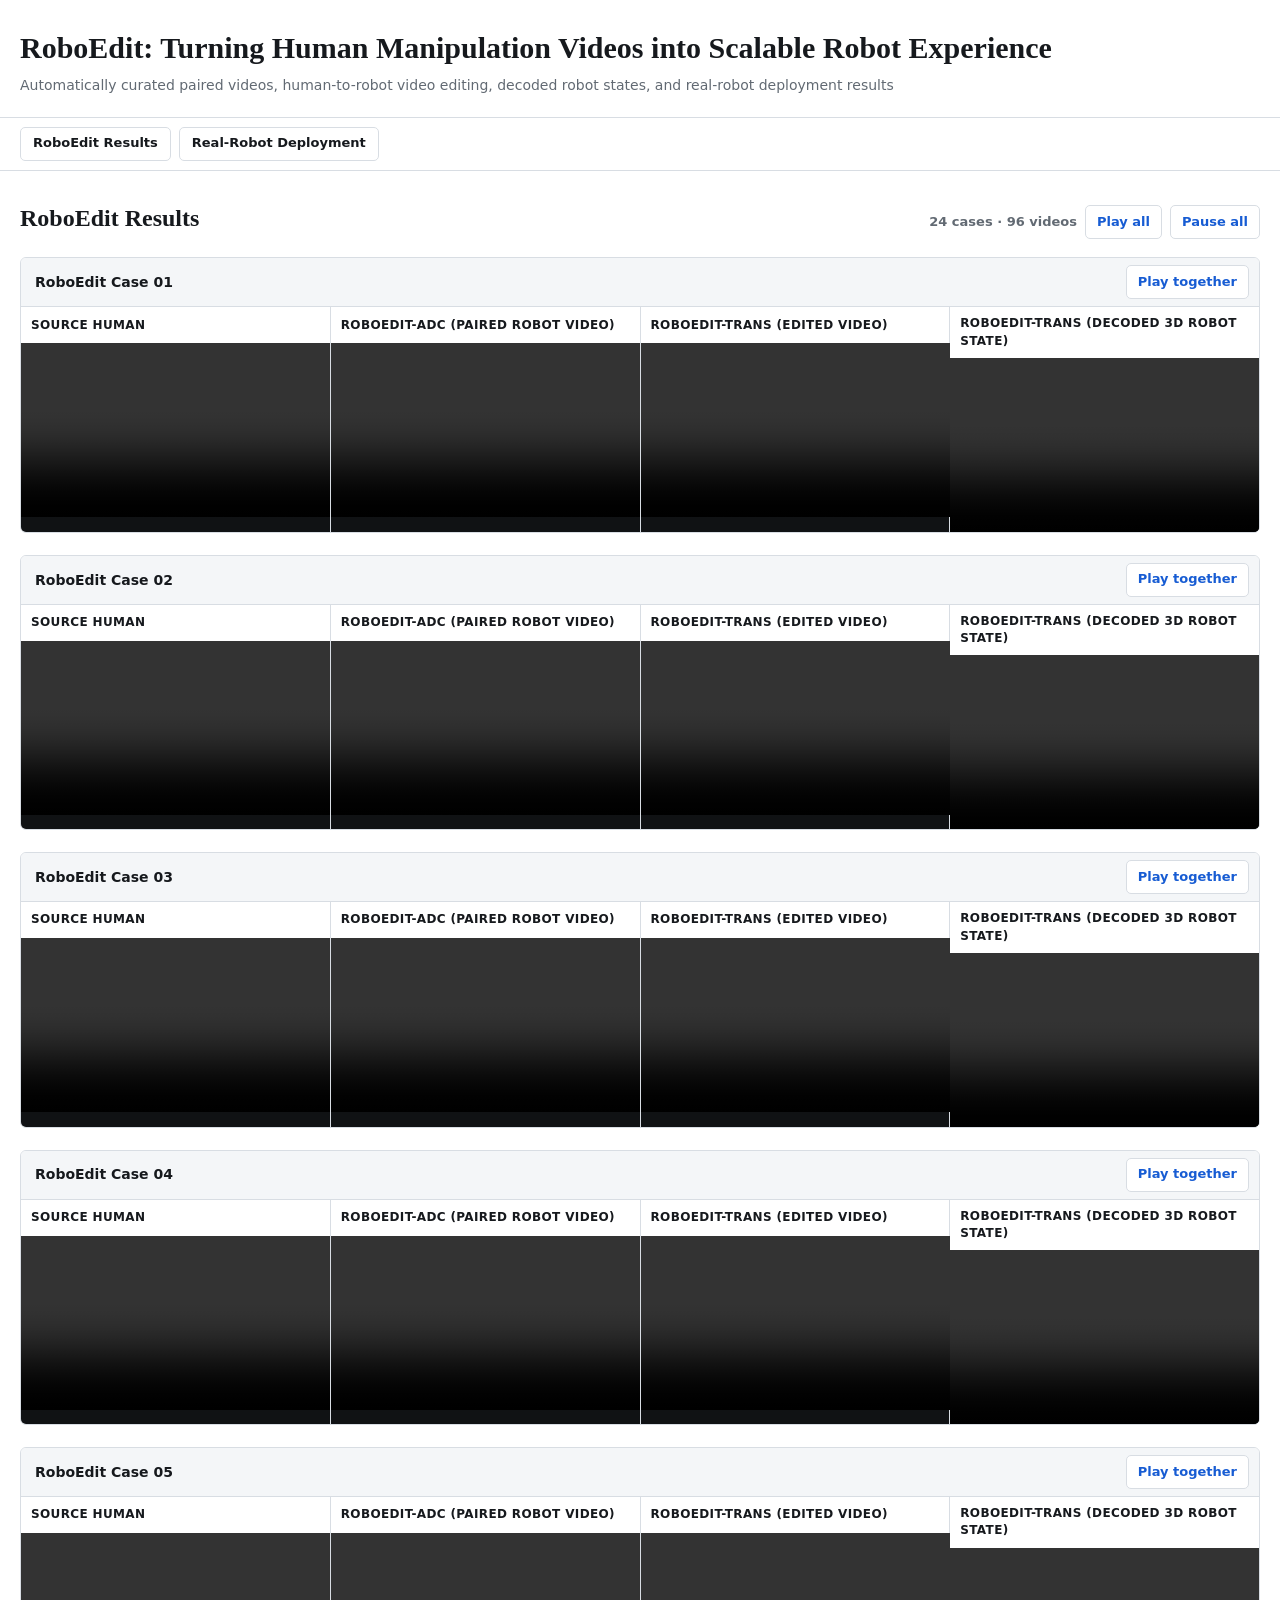
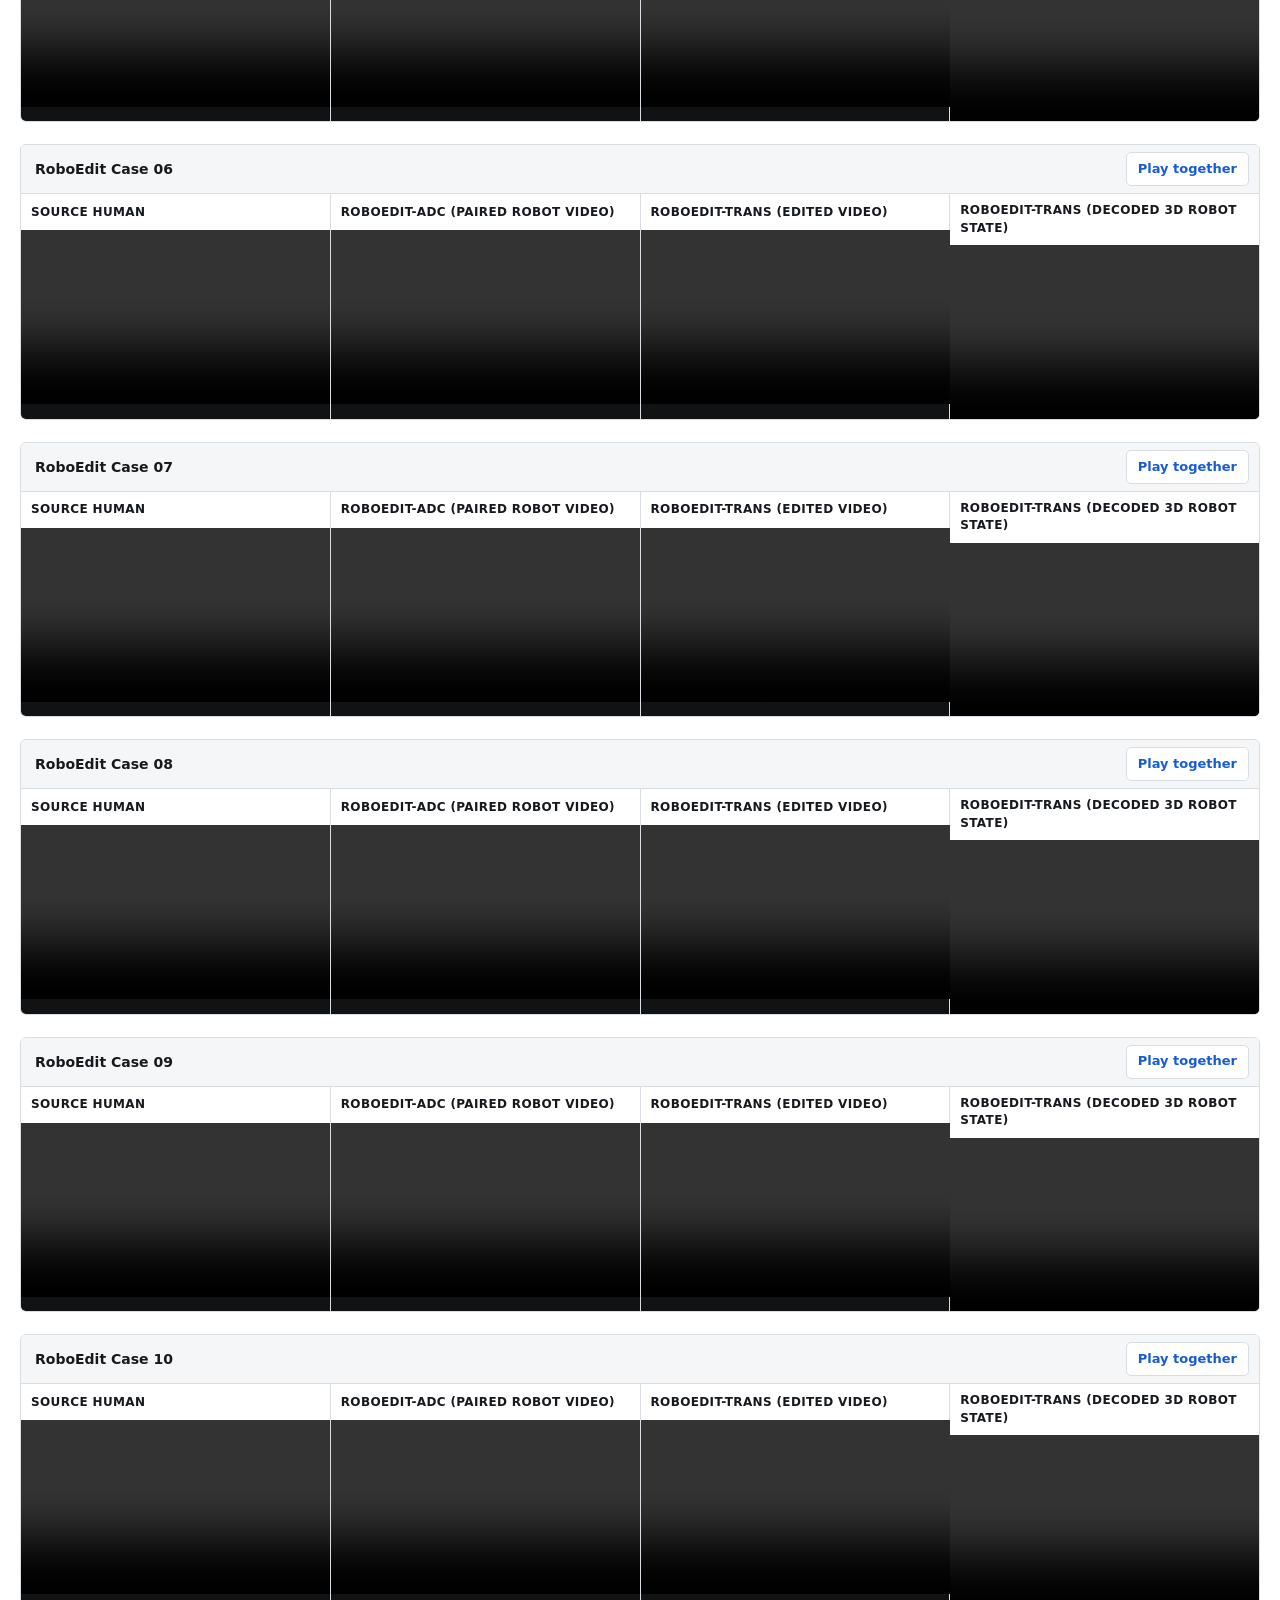
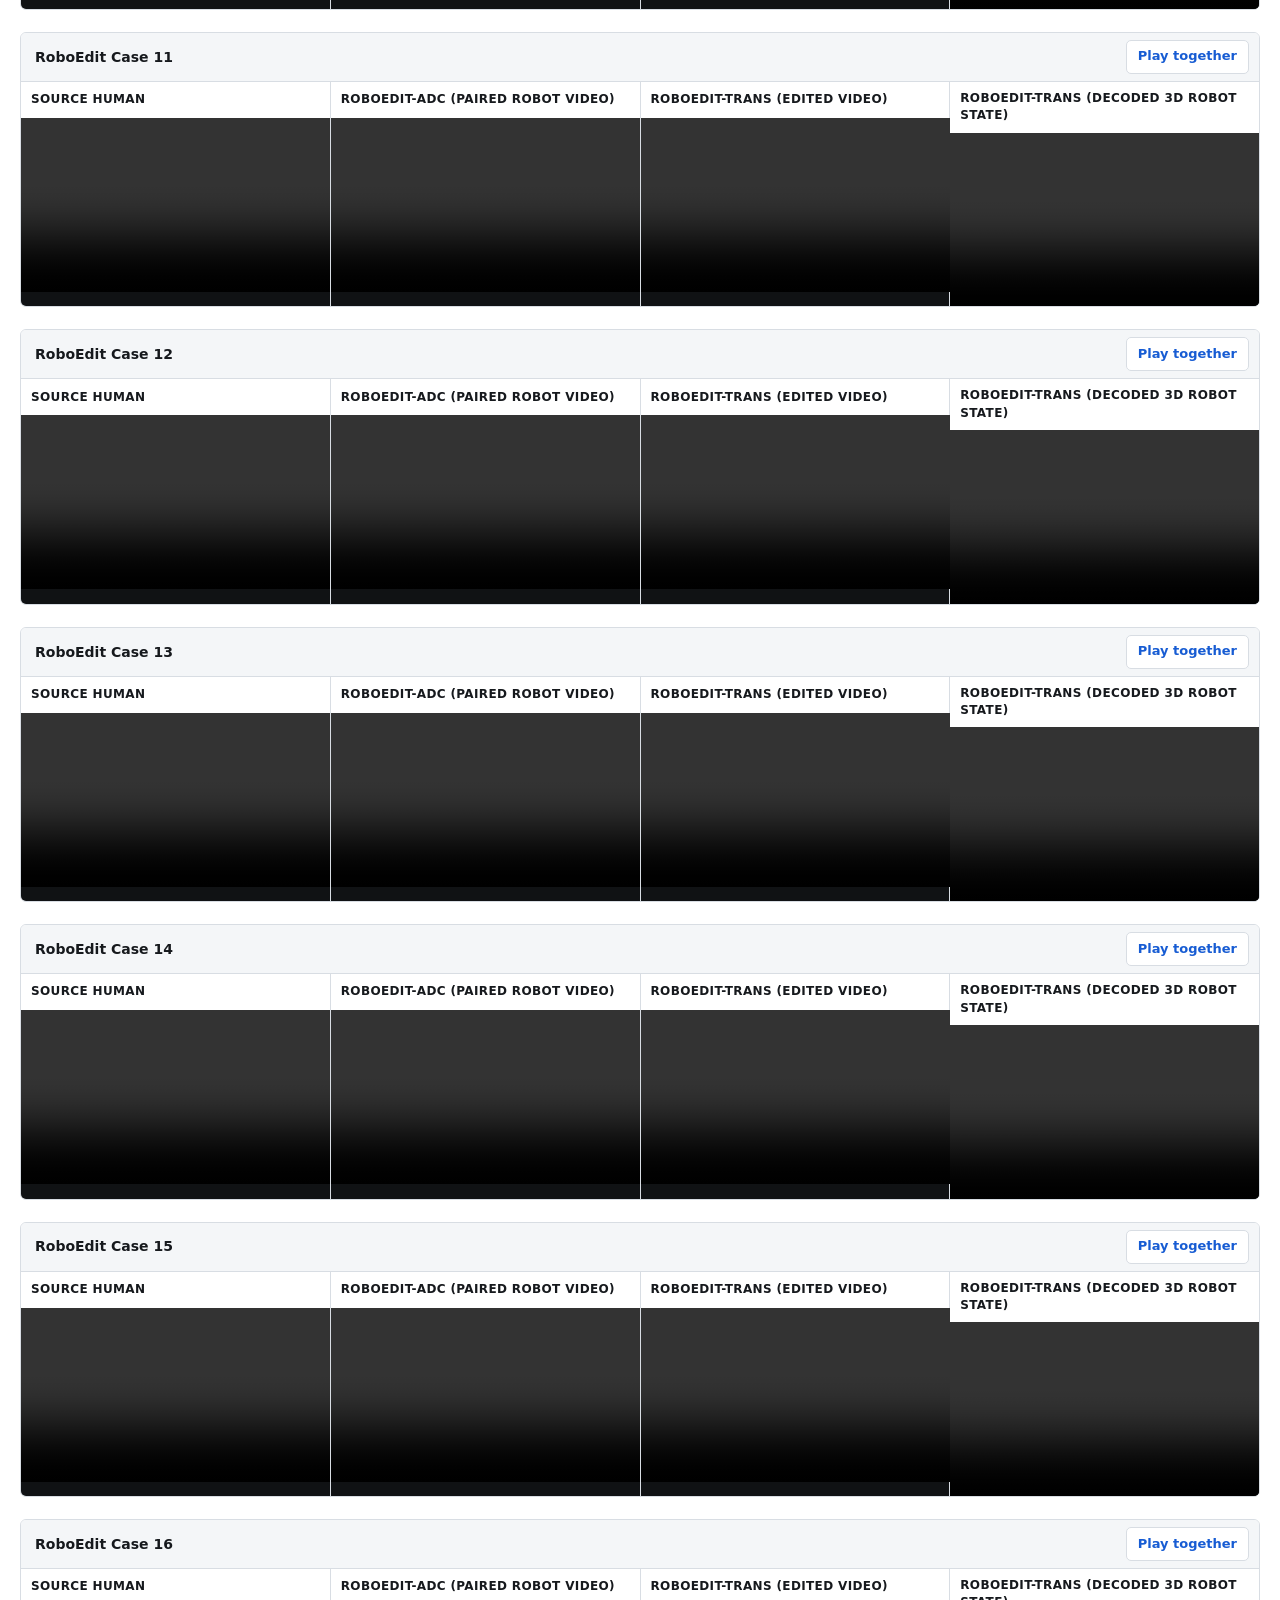
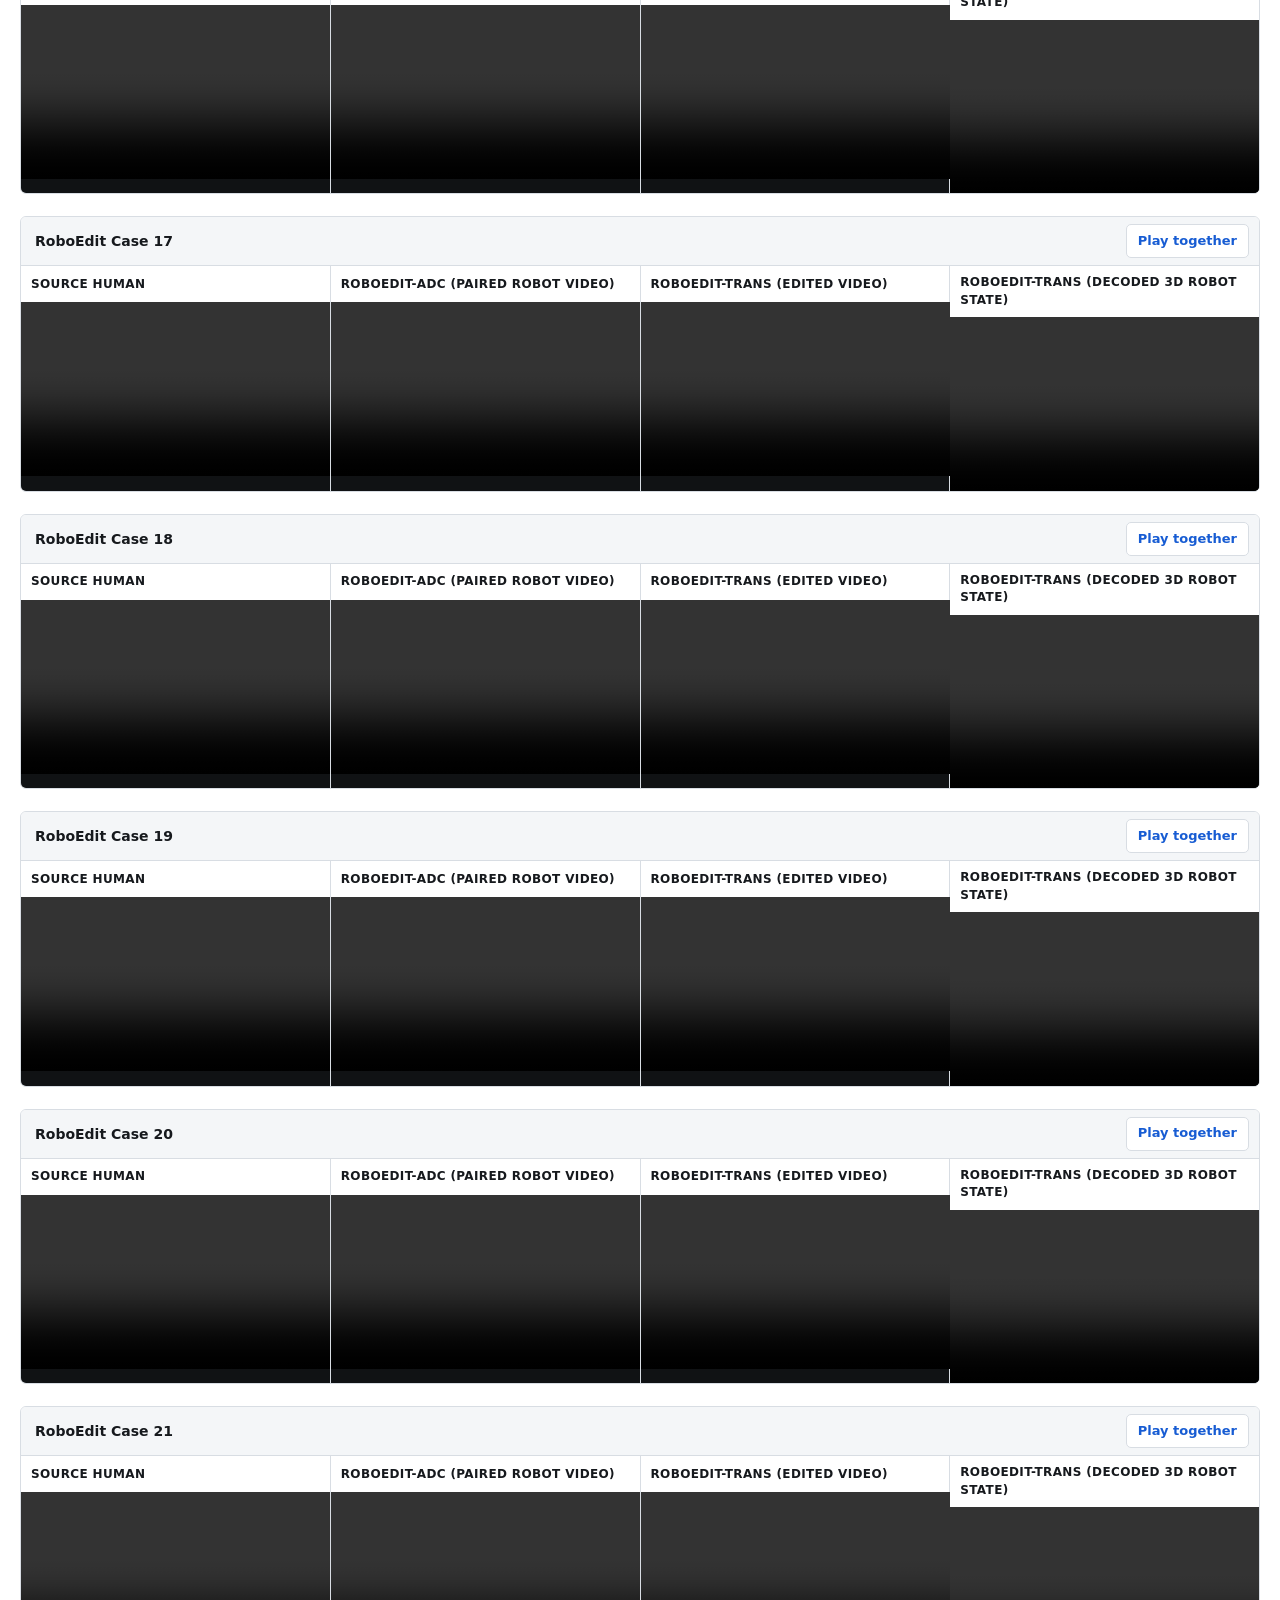
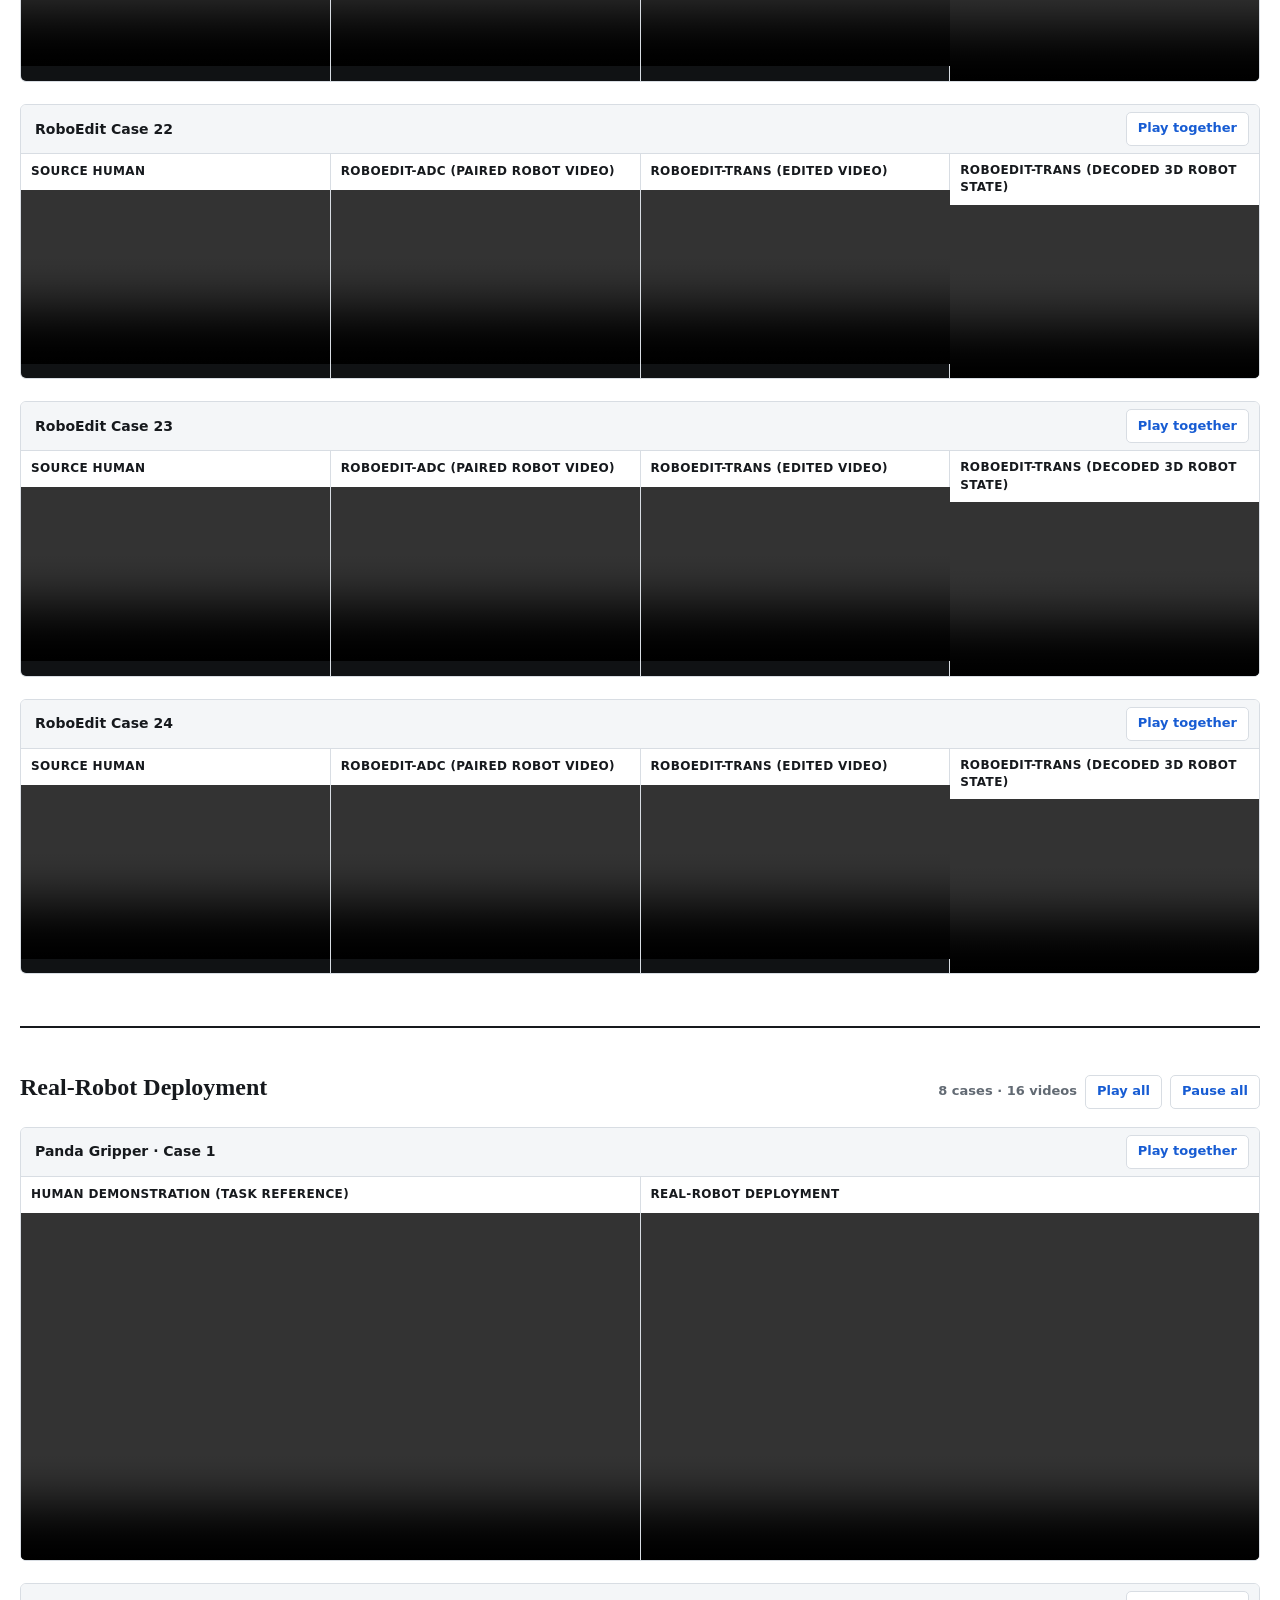
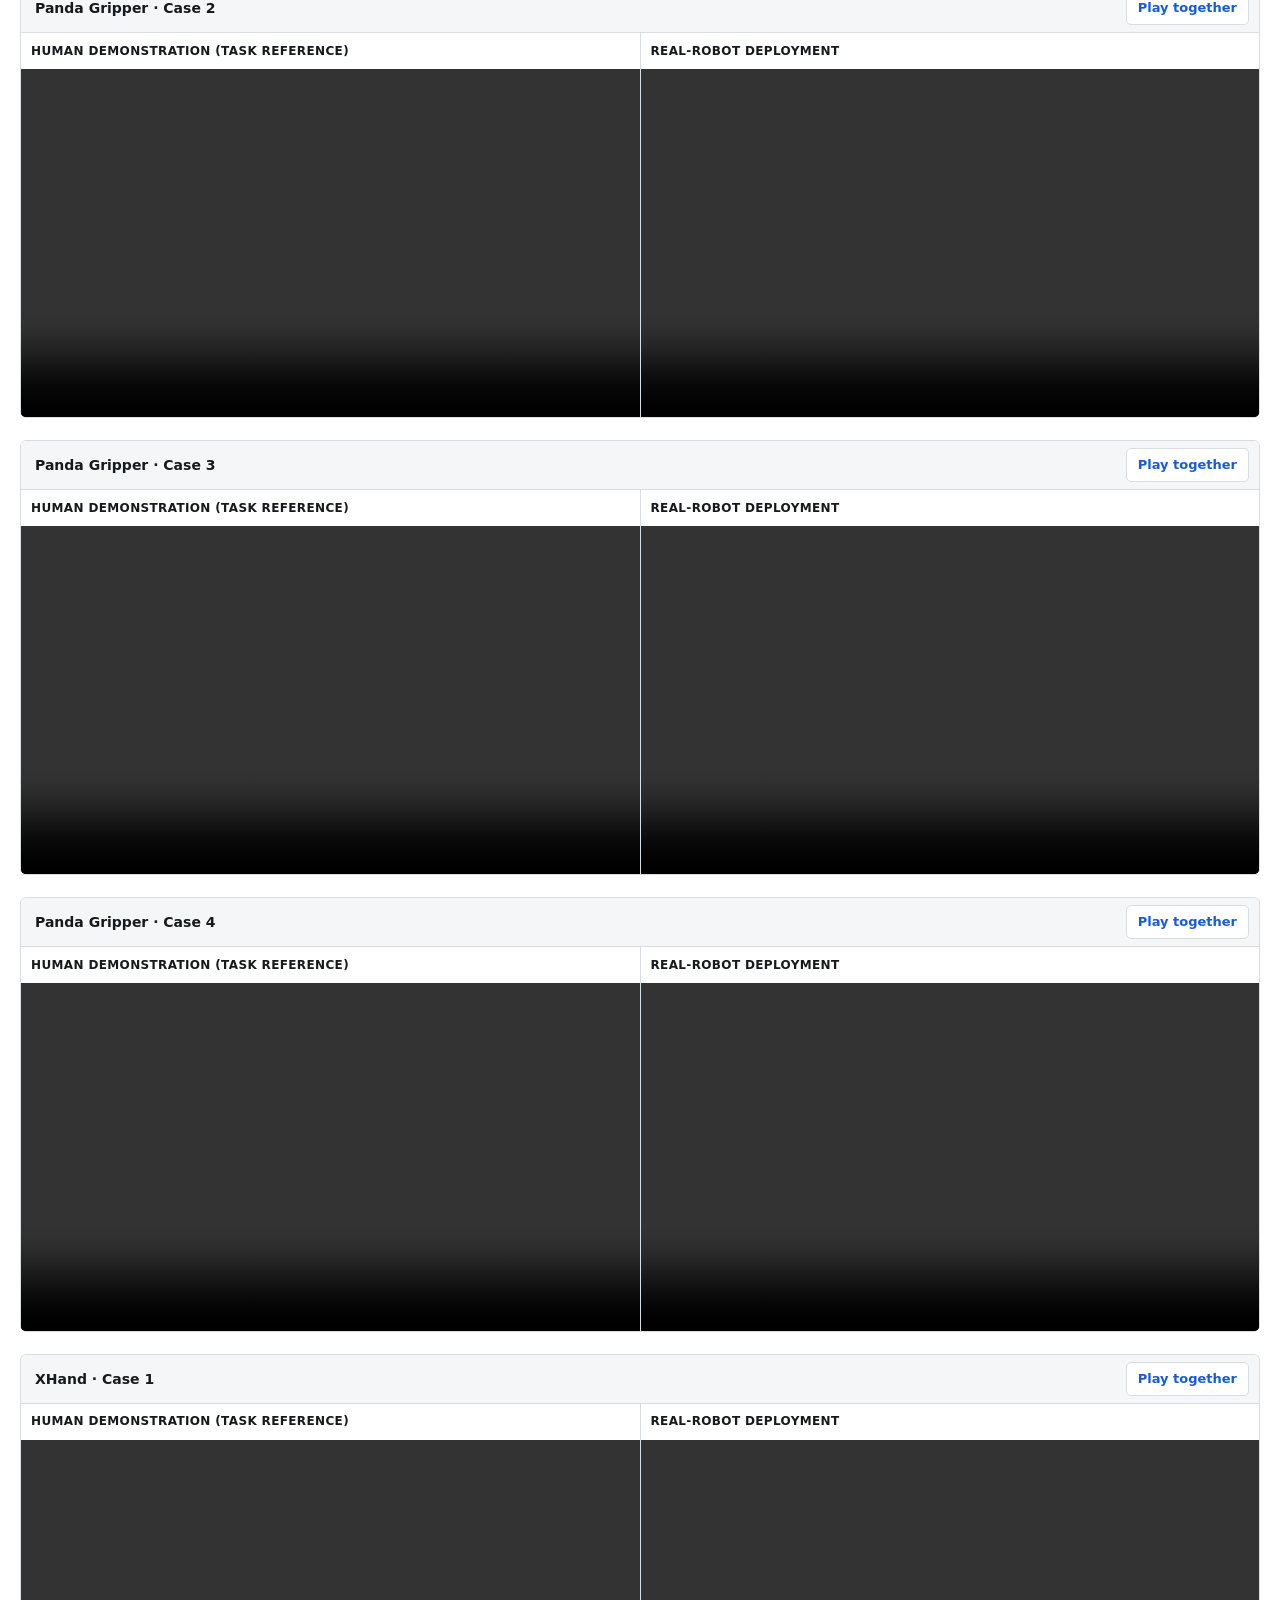
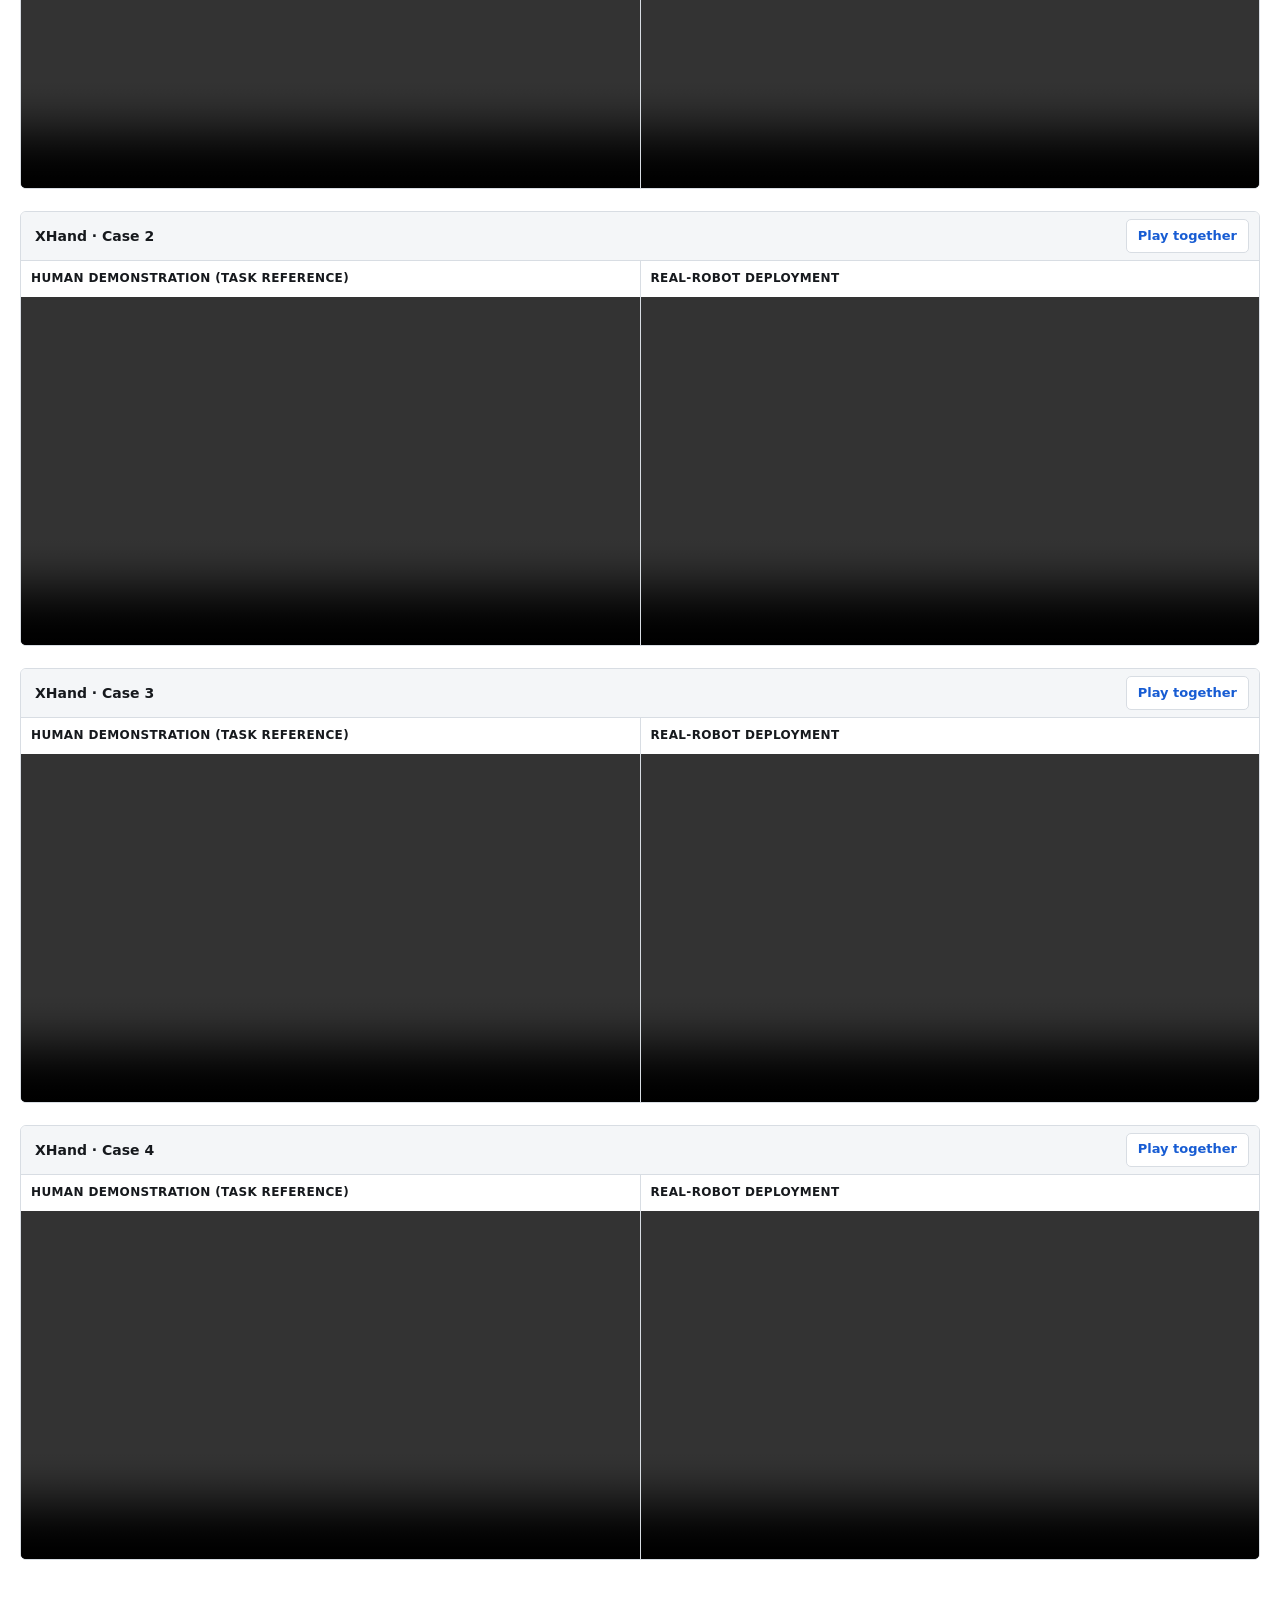
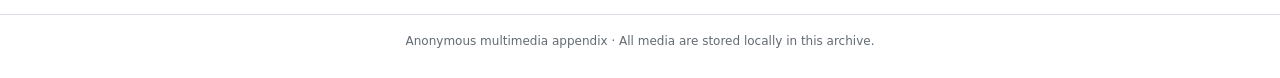
==== static/videos/original_multimedia_viewer.html @ 23aec60d "Publish RoboEdit project page" ====
<!doctype html>
<html lang="en">
<head>
  <meta charset="utf-8">
  <meta name="viewport" content="width=device-width, initial-scale=1">
  <title>RoboEdit: Turning Human Manipulation Videos into Scalable Robot Experience</title>
  <style>
    :root {
      color-scheme: light;
      --ink: #16191d;
      --muted: #626a73;
      --line: #d8dde3;
      --soft: #f4f6f8;
      --paper: #ffffff;
      --accent: #b42318;
      --accent-dark: #7a1b14;
      --blue: #175cd3;
    }

    * {
      box-sizing: border-box;
    }

    html {
      scroll-behavior: smooth;
    }

    body {
      margin: 0;
      background: var(--paper);
      color: var(--ink);
      font-family: Inter, ui-sans-serif, system-ui, -apple-system, BlinkMacSystemFont,
        "Segoe UI", sans-serif;
      font-size: 15px;
      line-height: 1.45;
    }

    header {
      border-bottom: 1px solid var(--line);
      background: var(--paper);
    }

    .header-inner,
    main {
      width: min(1680px, calc(100% - 40px));
      margin: 0 auto;
    }

    .header-inner {
      padding: 26px 0 22px;
    }

    h1 {
      margin: 0 0 5px;
      font-family: Georgia, "Times New Roman", serif;
      font-size: 30px;
      font-weight: 700;
      letter-spacing: 0;
    }

    .subtitle {
      margin: 0;
      color: var(--muted);
      font-size: 14px;
    }

    nav {
      position: sticky;
      top: 0;
      z-index: 20;
      border-bottom: 1px solid var(--line);
      background: rgba(255, 255, 255, 0.96);
      backdrop-filter: blur(10px);
    }

    .nav-inner {
      width: min(1680px, calc(100% - 40px));
      min-height: 52px;
      margin: 0 auto;
      display: flex;
      align-items: center;
      gap: 8px;
      overflow-x: auto;
    }

    .nav-link,
    .global-action,
    .section-action,
    .case-action {
      min-height: 34px;
      border: 1px solid var(--line);
      border-radius: 5px;
      background: var(--paper);
      color: var(--ink);
      font: inherit;
      font-size: 13px;
      font-weight: 650;
      letter-spacing: 0;
      cursor: pointer;
      white-space: nowrap;
    }

    .nav-link {
      display: inline-flex;
      align-items: center;
      padding: 0 12px;
      text-decoration: none;
    }

    .nav-link:hover,
    .global-action:hover,
    .section-action:hover,
    .case-action:hover {
      border-color: #98a2b3;
      background: var(--soft);
    }

    .global-action {
      margin-left: auto;
      padding: 0 12px;
    }

    main {
      padding: 30px 0 54px;
    }

    section + section {
      margin-top: 52px;
      padding-top: 42px;
      border-top: 2px solid var(--ink);
    }

    .section-heading {
      display: flex;
      align-items: baseline;
      justify-content: space-between;
      gap: 18px;
      margin-bottom: 18px;
    }

    h2 {
      margin: 0;
      font-family: Georgia, "Times New Roman", serif;
      font-size: 24px;
      letter-spacing: 0;
    }

    .section-count {
      color: var(--muted);
      font-size: 13px;
      font-weight: 650;
    }

    .section-meta,
    .section-actions {
      display: flex;
      align-items: center;
      gap: 8px;
    }

    .section-action {
      padding: 0 11px;
      color: var(--blue);
    }

    .case-list {
      display: grid;
      gap: 22px;
    }

    article {
      border: 1px solid var(--line);
      border-radius: 6px;
      overflow: hidden;
      background: var(--paper);
    }

    .case-header {
      min-height: 46px;
      padding: 7px 10px 7px 14px;
      display: flex;
      align-items: center;
      justify-content: space-between;
      gap: 12px;
      border-bottom: 1px solid var(--line);
      background: var(--soft);
    }

    .case-title {
      margin: 0;
      font-size: 14px;
      font-weight: 750;
      letter-spacing: 0;
    }

    .case-action {
      padding: 0 11px;
      color: var(--blue);
    }

    .video-grid {
      display: grid;
      gap: 1px;
      background: var(--line);
    }

    .video-grid.four {
      grid-template-columns: repeat(4, minmax(0, 1fr));
    }

    .video-grid.two {
      grid-template-columns: repeat(2, minmax(0, 1fr));
    }

    .video-grid.one {
      grid-template-columns: minmax(0, 1fr);
    }

    figure {
      min-width: 0;
      margin: 0;
      background: #101214;
    }

    figcaption {
      min-height: 36px;
      padding: 8px 10px;
      display: flex;
      align-items: center;
      background: var(--paper);
      color: var(--ink);
      font-size: 12px;
      font-weight: 700;
      text-transform: uppercase;
      letter-spacing: 0.03em;
    }

    video {
      width: 100%;
      aspect-ratio: 16 / 9;
      display: block;
      background: #101214;
      object-fit: contain;
    }

    .accent {
      color: var(--accent);
    }

    footer {
      border-top: 1px solid var(--line);
      padding: 18px 20px 28px;
      color: var(--muted);
      text-align: center;
      font-size: 12px;
    }

    @media (max-width: 980px) {
      .video-grid.four {
        grid-template-columns: repeat(2, minmax(0, 1fr));
      }

    }

    @media (max-width: 620px) {
      .header-inner,
      .nav-inner,
      main {
        width: min(100% - 20px, 1680px);
      }

      h1 {
        font-size: 25px;
      }

      .video-grid.four,
      .video-grid.two {
        grid-template-columns: 1fr;
      }

      .global-action {
        margin-left: 0;
      }
    }

    @media (prefers-reduced-motion: reduce) {
      html {
        scroll-behavior: auto;
      }
    }
  </style>
</head>
<body>
  <header>
    <div class="header-inner">
      <h1>RoboEdit: Turning Human Manipulation Videos into Scalable Robot Experience</h1>
      <p class="subtitle">Automatically curated paired videos, human-to-robot video editing, decoded robot states, and real-robot deployment results</p>
    </div>
  </header>

  <nav aria-label="Supplement sections">
    <div class="nav-inner">
      <a class="nav-link" href="#roboedit-results">RoboEdit Results</a>
      <a class="nav-link" href="#real-robot-results">Real-Robot Deployment</a>
    </div>
  </nav>

  <main>
    <section id="roboedit-results">
      <div class="section-heading">
        <h2>RoboEdit Results</h2>
        <div class="section-meta">
          <span class="section-count">24 cases · 96 videos</span>
          <div class="section-actions">
            <button class="section-action" id="play-roboedit" type="button">Play all</button>
            <button class="section-action" id="pause-roboedit" type="button">Pause all</button>
          </div>
        </div>
      </div>
      <div class="case-list" id="roboedit-cases"></div>
    </section>

    <section id="real-robot-results">
      <div class="section-heading">
        <h2>Real-Robot Deployment</h2>
        <div class="section-meta">
          <span class="section-count">8 cases · 16 videos</span>
          <div class="section-actions">
            <button class="section-action" id="play-real-robot" type="button">Play all</button>
            <button class="section-action" id="pause-real-robot" type="button">Pause all</button>
          </div>
        </div>
      </div>
      <div class="case-list" id="real-robot-cases"></div>
    </section>
  </main>

  <footer>Anonymous multimedia appendix · All media are stored locally in this archive.</footer>

  <script>
    const roboEditRoot = "RoboEdit_results";
    const roboEditSyncedRoot = "RoboEdit_results_synced";
    const realRobotRoot = "Real_robot_deployment_results";

    function videoFigure(label, source, autoplay = false) {
      const figure = document.createElement("figure");
      const caption = document.createElement("figcaption");
      const video = document.createElement("video");
      caption.textContent = label;
      video.controls = true;
      video.muted = true;
      video.playsInline = true;
      video.autoplay = autoplay;
      video.loop = autoplay;
      video.preload = "metadata";
      video.src = source;
      figure.append(caption, video);
      return figure;
    }

    function syncVideos(article) {
      const videos = [...article.querySelectorAll("video")];
      videos.forEach((video) => {
        video.pause();
        video.currentTime = 0;
        video.muted = true;
      });
      Promise.allSettled(videos.map((video) => video.play()));
    }

    function caseArticle(title, figures, gridClass, showSync = true) {
      const article = document.createElement("article");
      const header = document.createElement("div");
      const heading = document.createElement("h3");
      const grid = document.createElement("div");
      header.className = "case-header";
      heading.className = "case-title";
      heading.textContent = title;
      grid.className = `video-grid ${gridClass}`;
      figures.forEach((figure) => grid.appendChild(figure));
      header.appendChild(heading);
      if (showSync) {
        const action = document.createElement("button");
        action.className = "case-action";
        action.type = "button";
        action.textContent = "Play together";
        action.title = `Play all videos in ${title} from the beginning`;
        action.addEventListener("click", () => syncVideos(article));
        header.appendChild(action);
      }
      article.append(header, grid);
      return article;
    }

    const roboEditContainer = document.getElementById("roboedit-cases");
    const roboEditCaseIds = Array.from({ length: 24 }, (_, index) => index + 1);
    roboEditCaseIds.forEach((caseIndex, displayIndex) => {
      const figures = [
        videoFigure("Source Human", `${roboEditSyncedRoot}/source_human_videos/${caseIndex}.mp4`, true),
        videoFigure("RoboEdit-ADC (Paired Robot Video)", `${roboEditSyncedRoot}/RoboEdit-ADC_results/${caseIndex}.mp4`, true),
        videoFigure("RoboEdit-Trans (Edited Video)", `${roboEditRoot}/RoboEdit-Trans_results/${caseIndex}_edited_video.mp4`, true),
        videoFigure("RoboEdit-Trans (Decoded 3D Robot State)", `${roboEditRoot}/RoboEdit-Trans_results/${caseIndex}_decoded_robot_state.mp4`, true)
      ];
      roboEditContainer.appendChild(
        caseArticle(`RoboEdit Case ${String(displayIndex + 1).padStart(2, "0")}`, figures, "four")
      );
    });

    const realRobotContainer = document.getElementById("real-robot-cases");
    [
      ["Panda Gripper", "panda_gripper"],
      ["XHand", "xhand"]
    ].forEach(([displayName, directory]) => {
      for (let caseIndex = 1; caseIndex <= 4; caseIndex += 1) {
        const figures = [
          videoFigure(
            "Human Demonstration (Task Reference)",
            `${realRobotRoot}/${directory}/${caseIndex}_human_demonstration_reference.mp4`,
            true
          ),
          videoFigure(
            "Real-Robot Deployment",
            `${realRobotRoot}/${directory}/${caseIndex}_real_robot_video.mp4`,
            true
          )
        ];
        realRobotContainer.appendChild(
          caseArticle(`${displayName} · Case ${caseIndex}`, figures, "two")
        );
      }
    });

    document.getElementById("play-roboedit").addEventListener("click", () => {
      document.querySelectorAll("#roboedit-cases video").forEach((video) => {
        video.muted = true;
        video.play();
      });
    });

    document.getElementById("pause-roboedit").addEventListener("click", () => {
      document.querySelectorAll("#roboedit-cases video").forEach((video) => video.pause());
    });

    document.getElementById("play-real-robot").addEventListener("click", () => {
      document.querySelectorAll("#real-robot-cases video").forEach((video) => {
        video.muted = true;
        video.play();
      });
    });

    document.getElementById("pause-real-robot").addEventListener("click", () => {
      document.querySelectorAll("#real-robot-cases video").forEach((video) => video.pause());
    });
  </script>
</body>
</html>
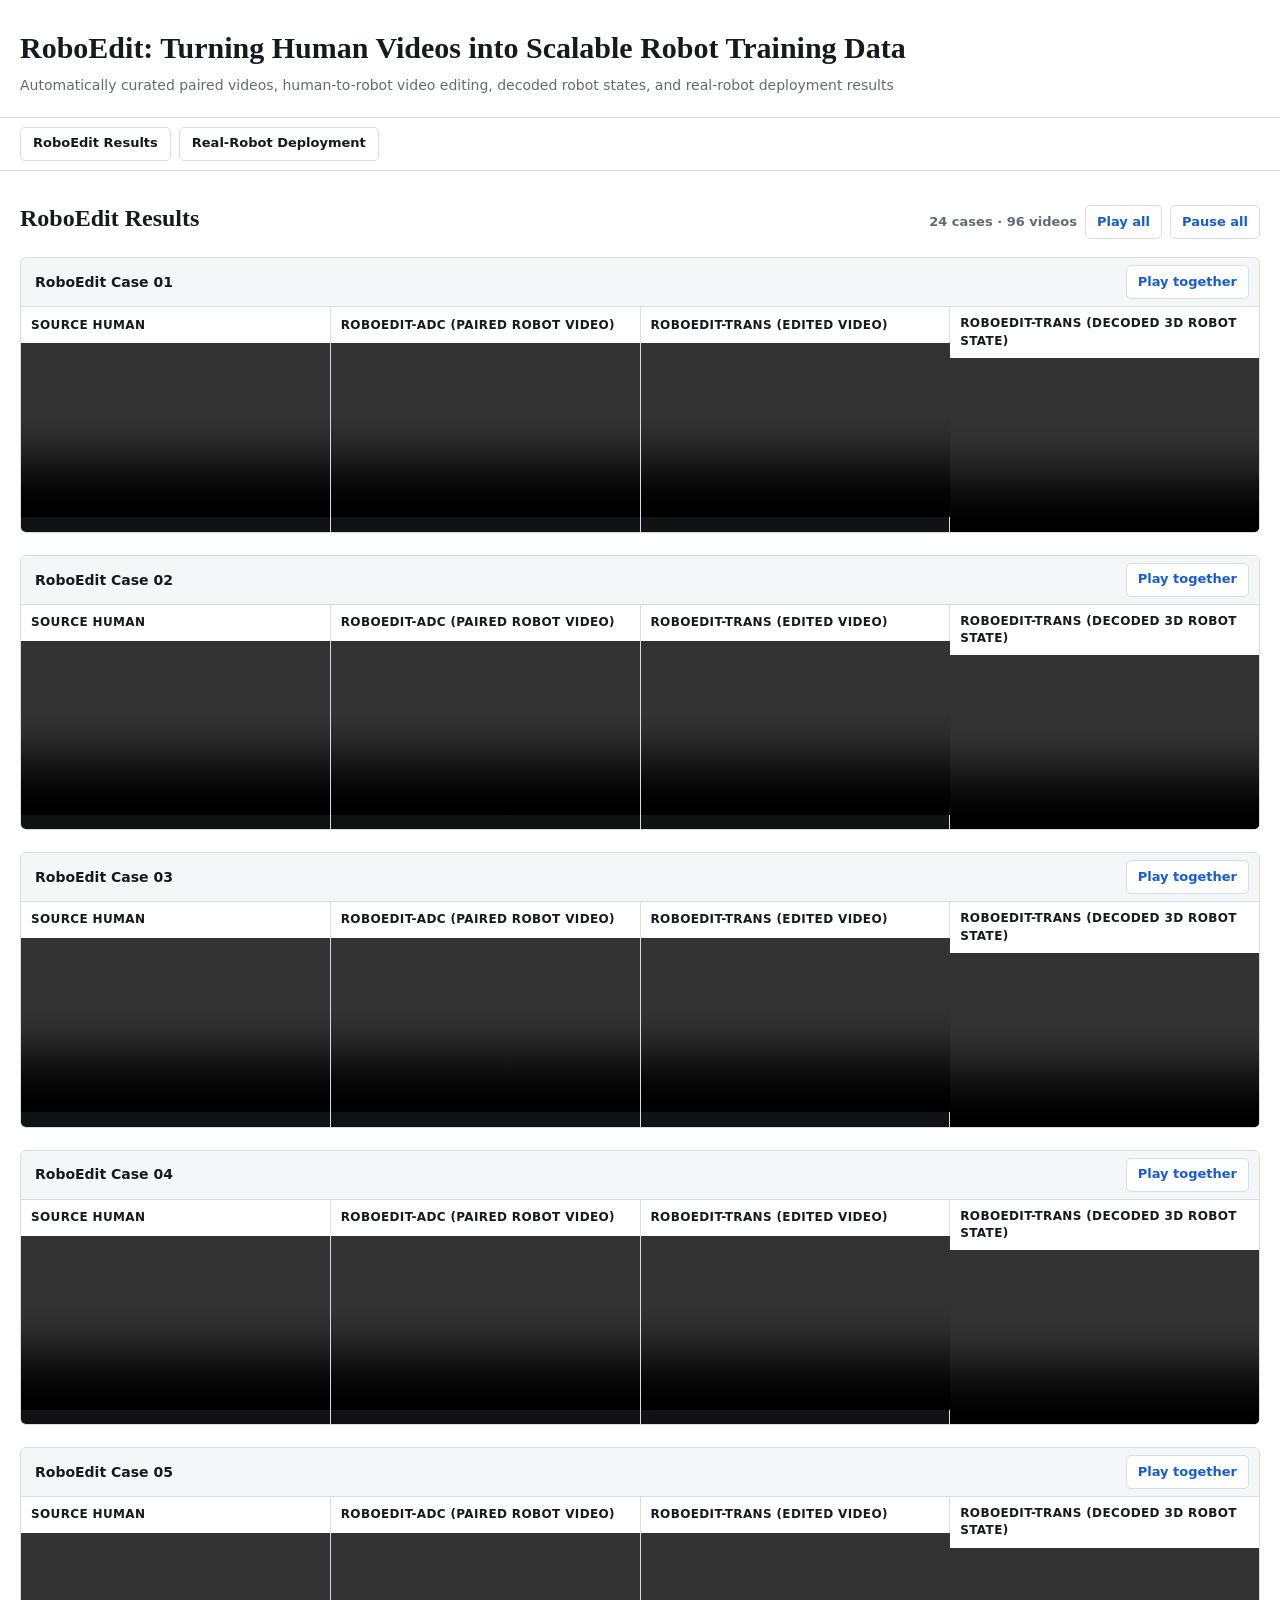
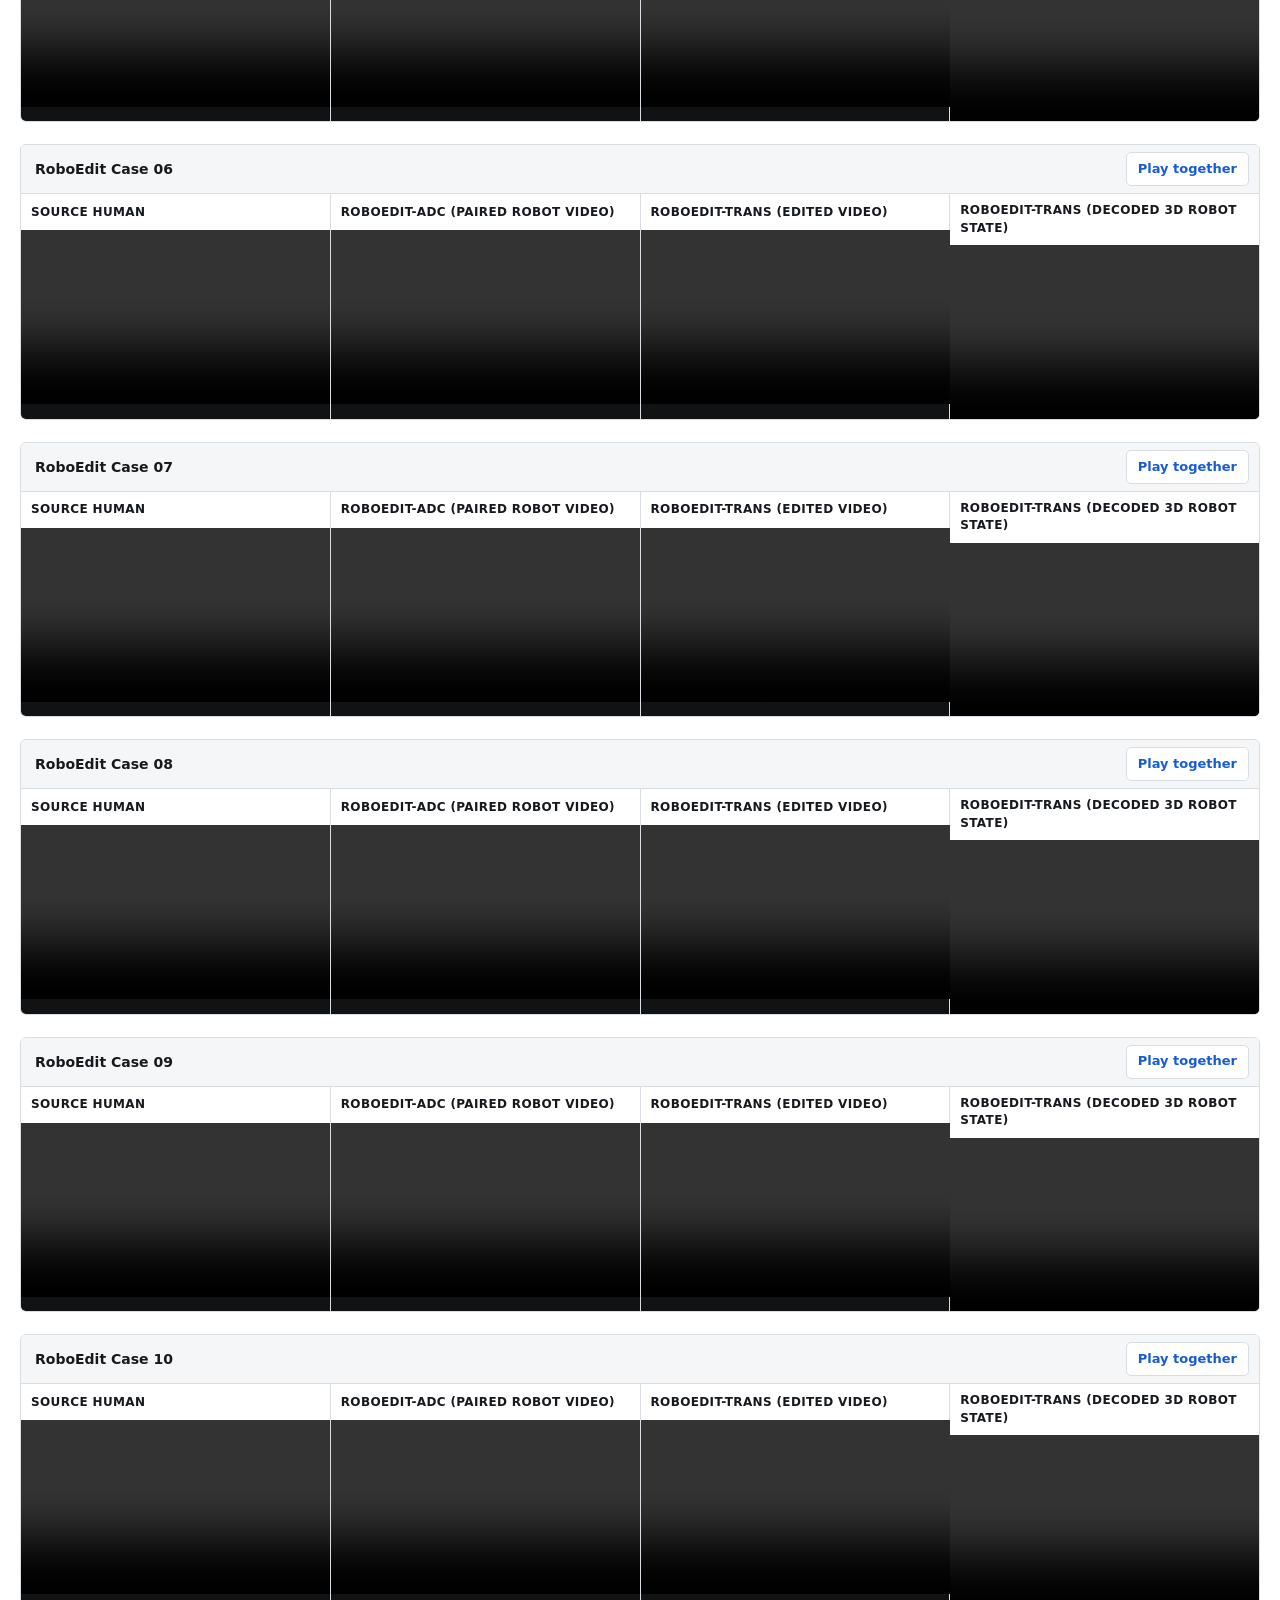
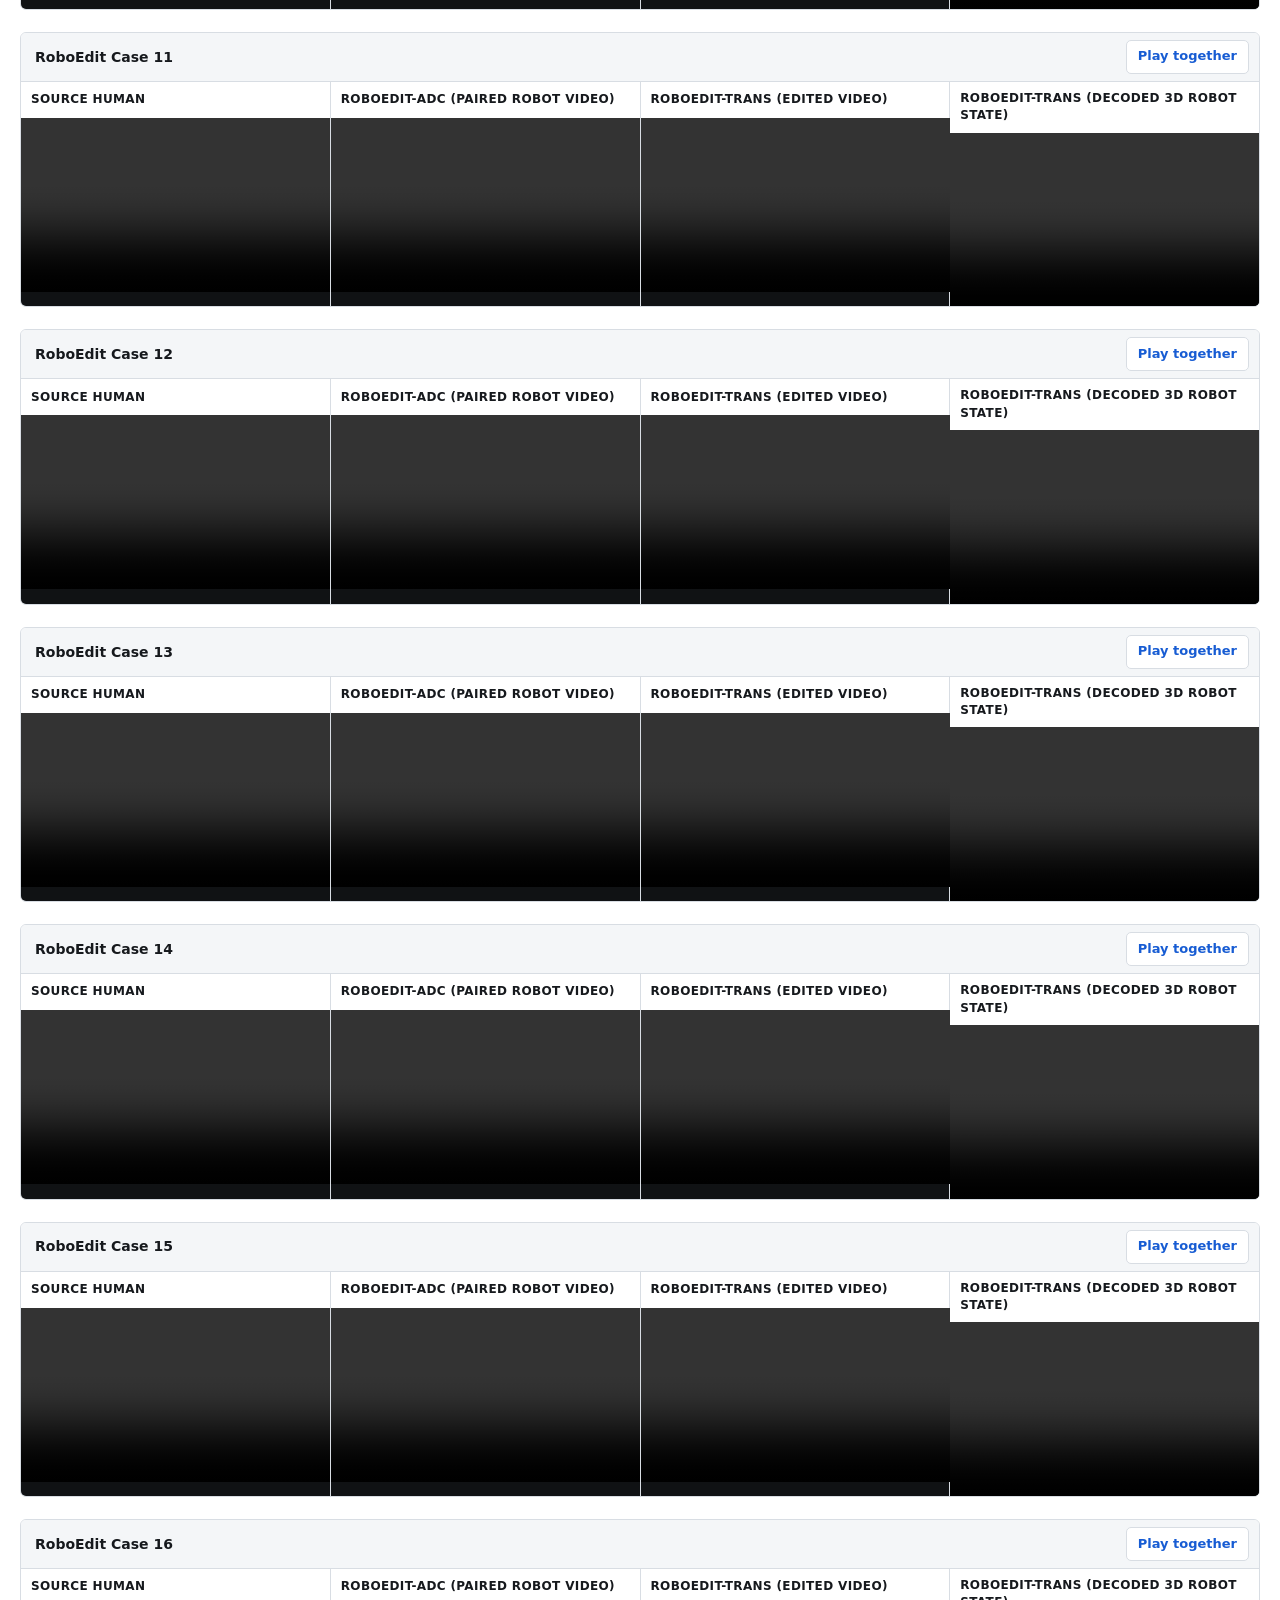
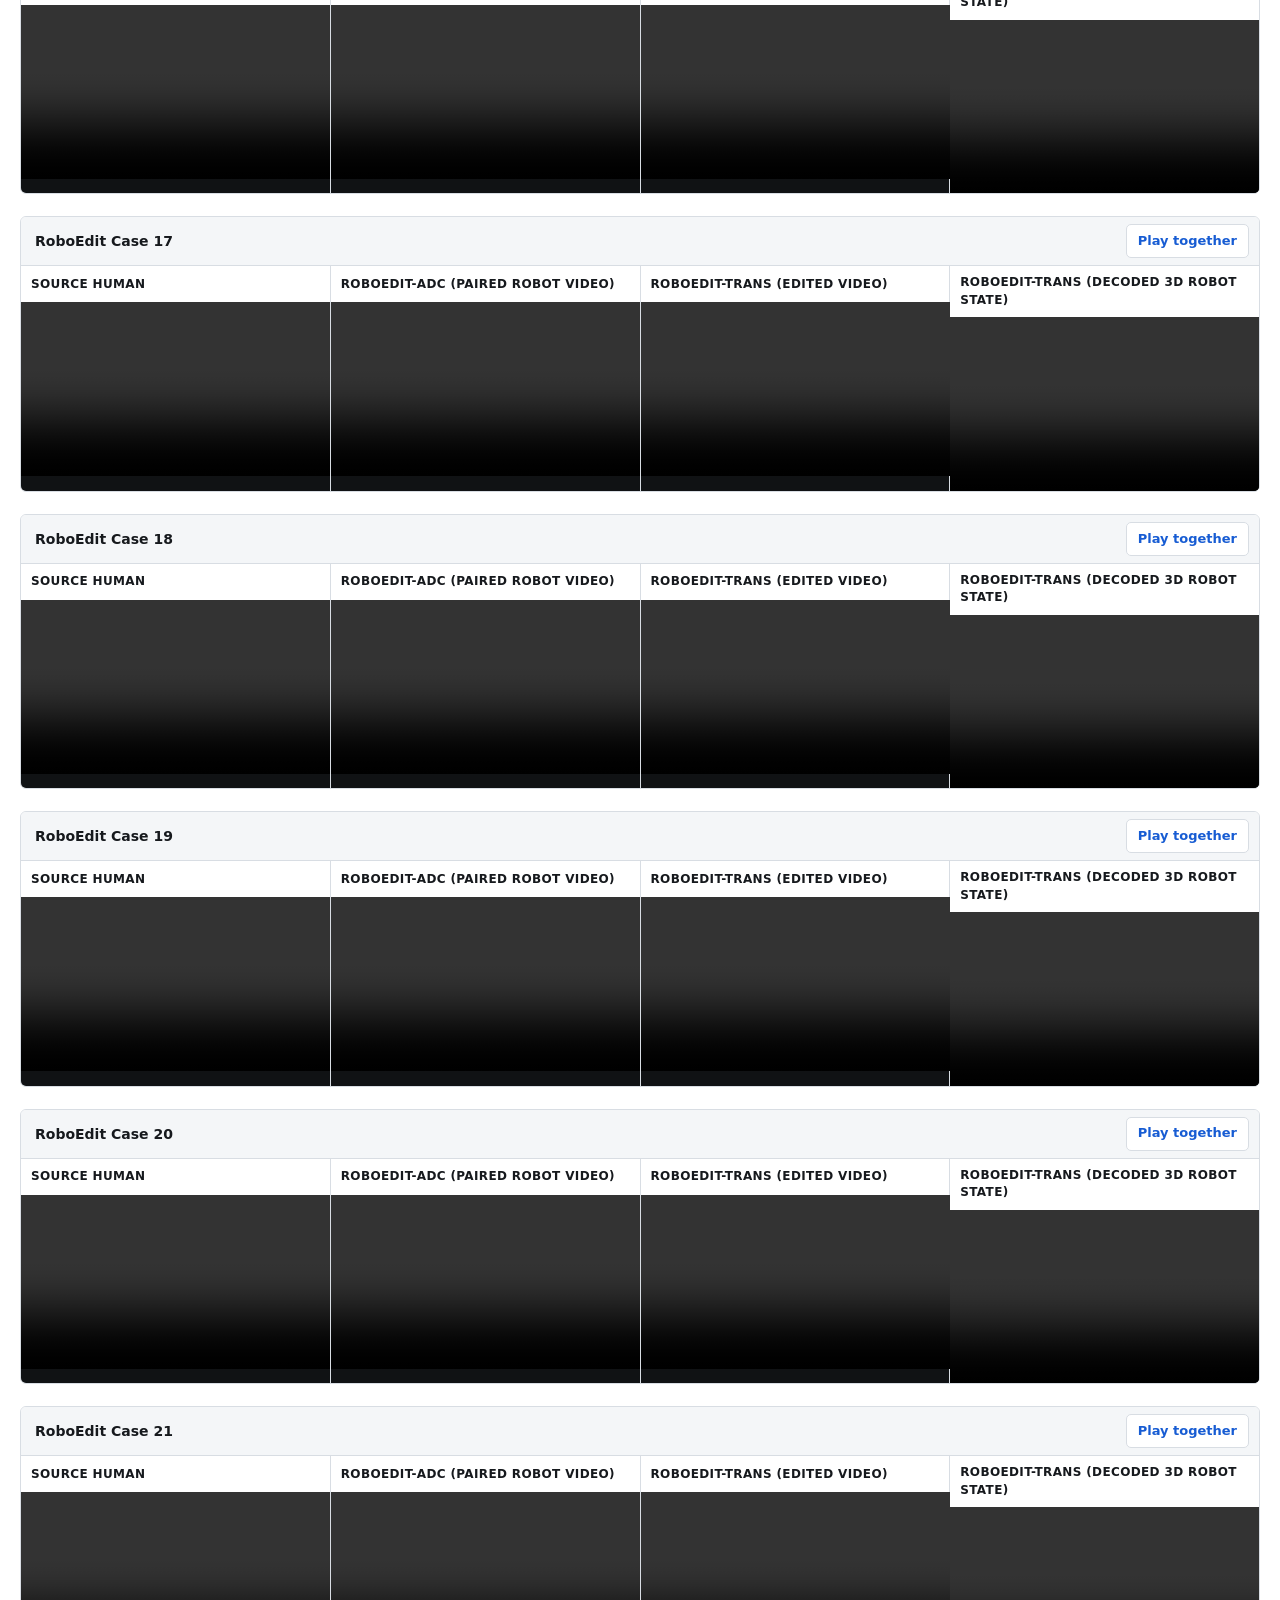
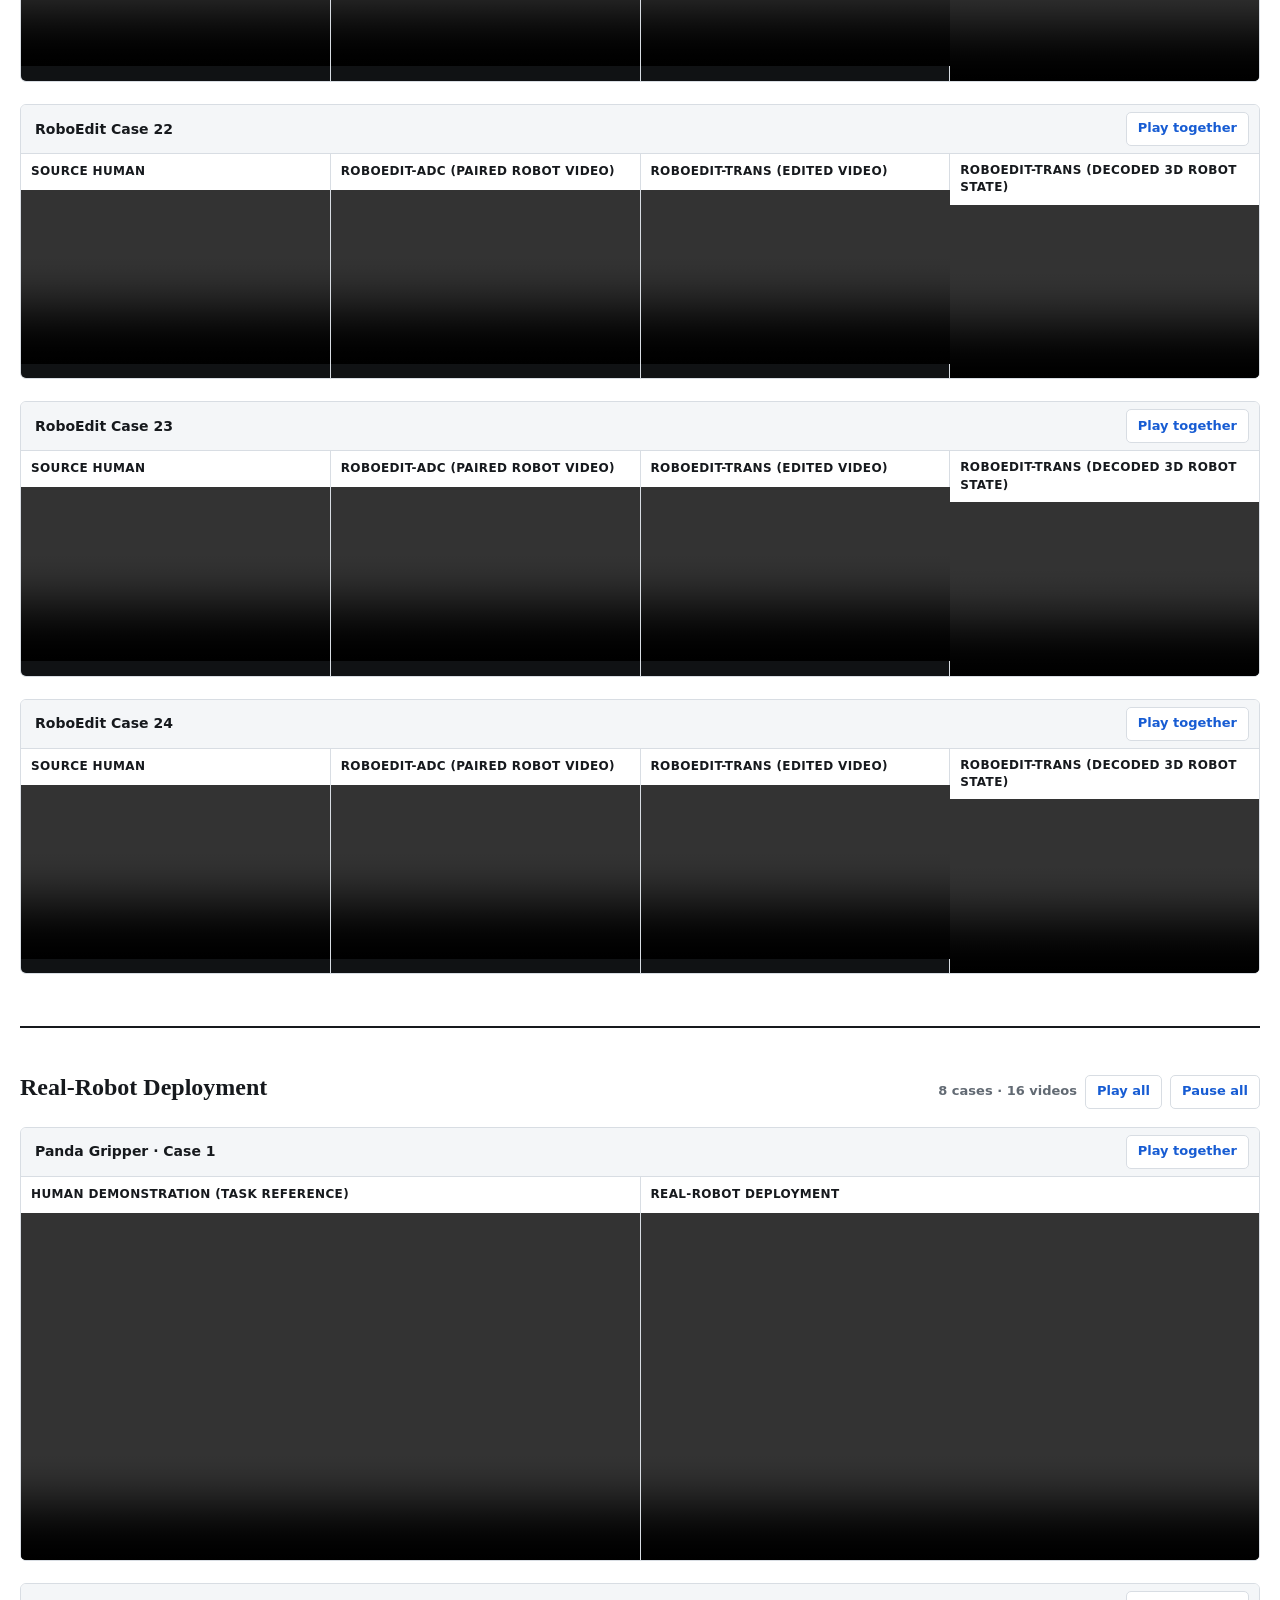
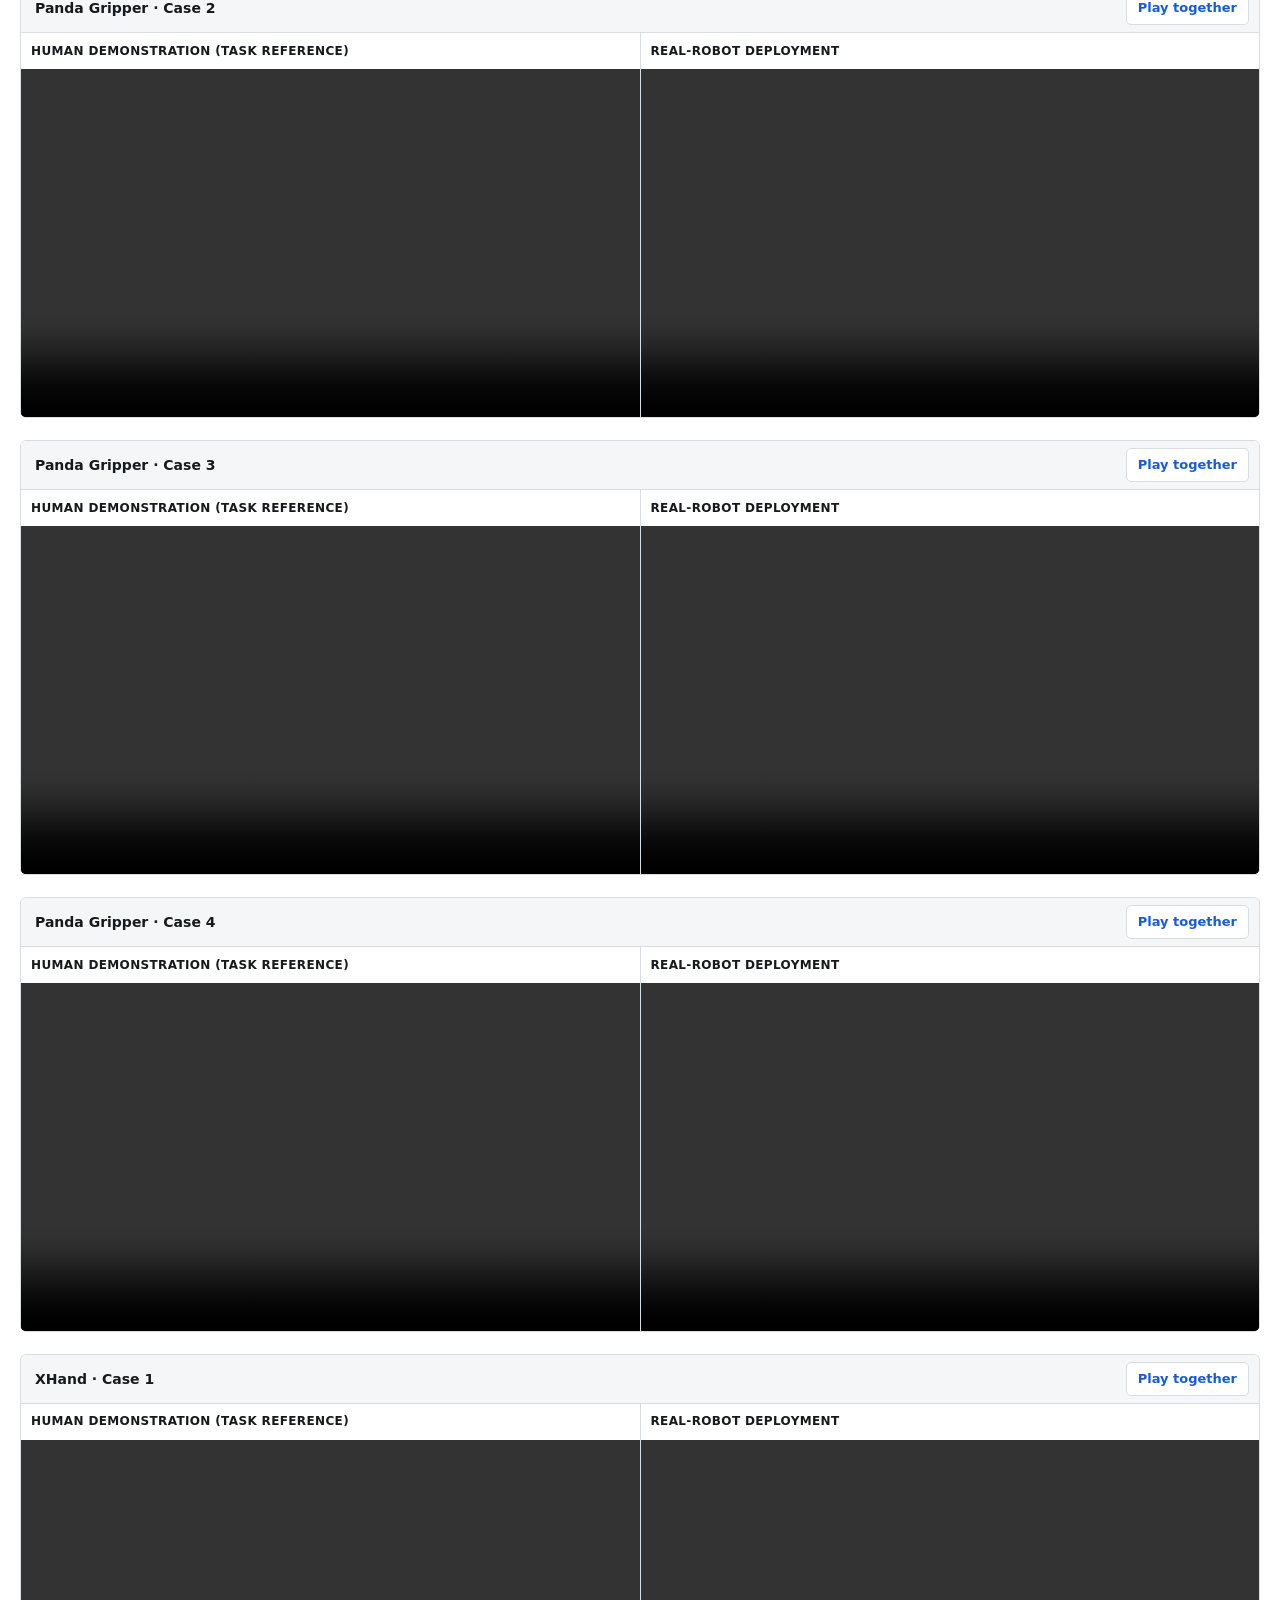
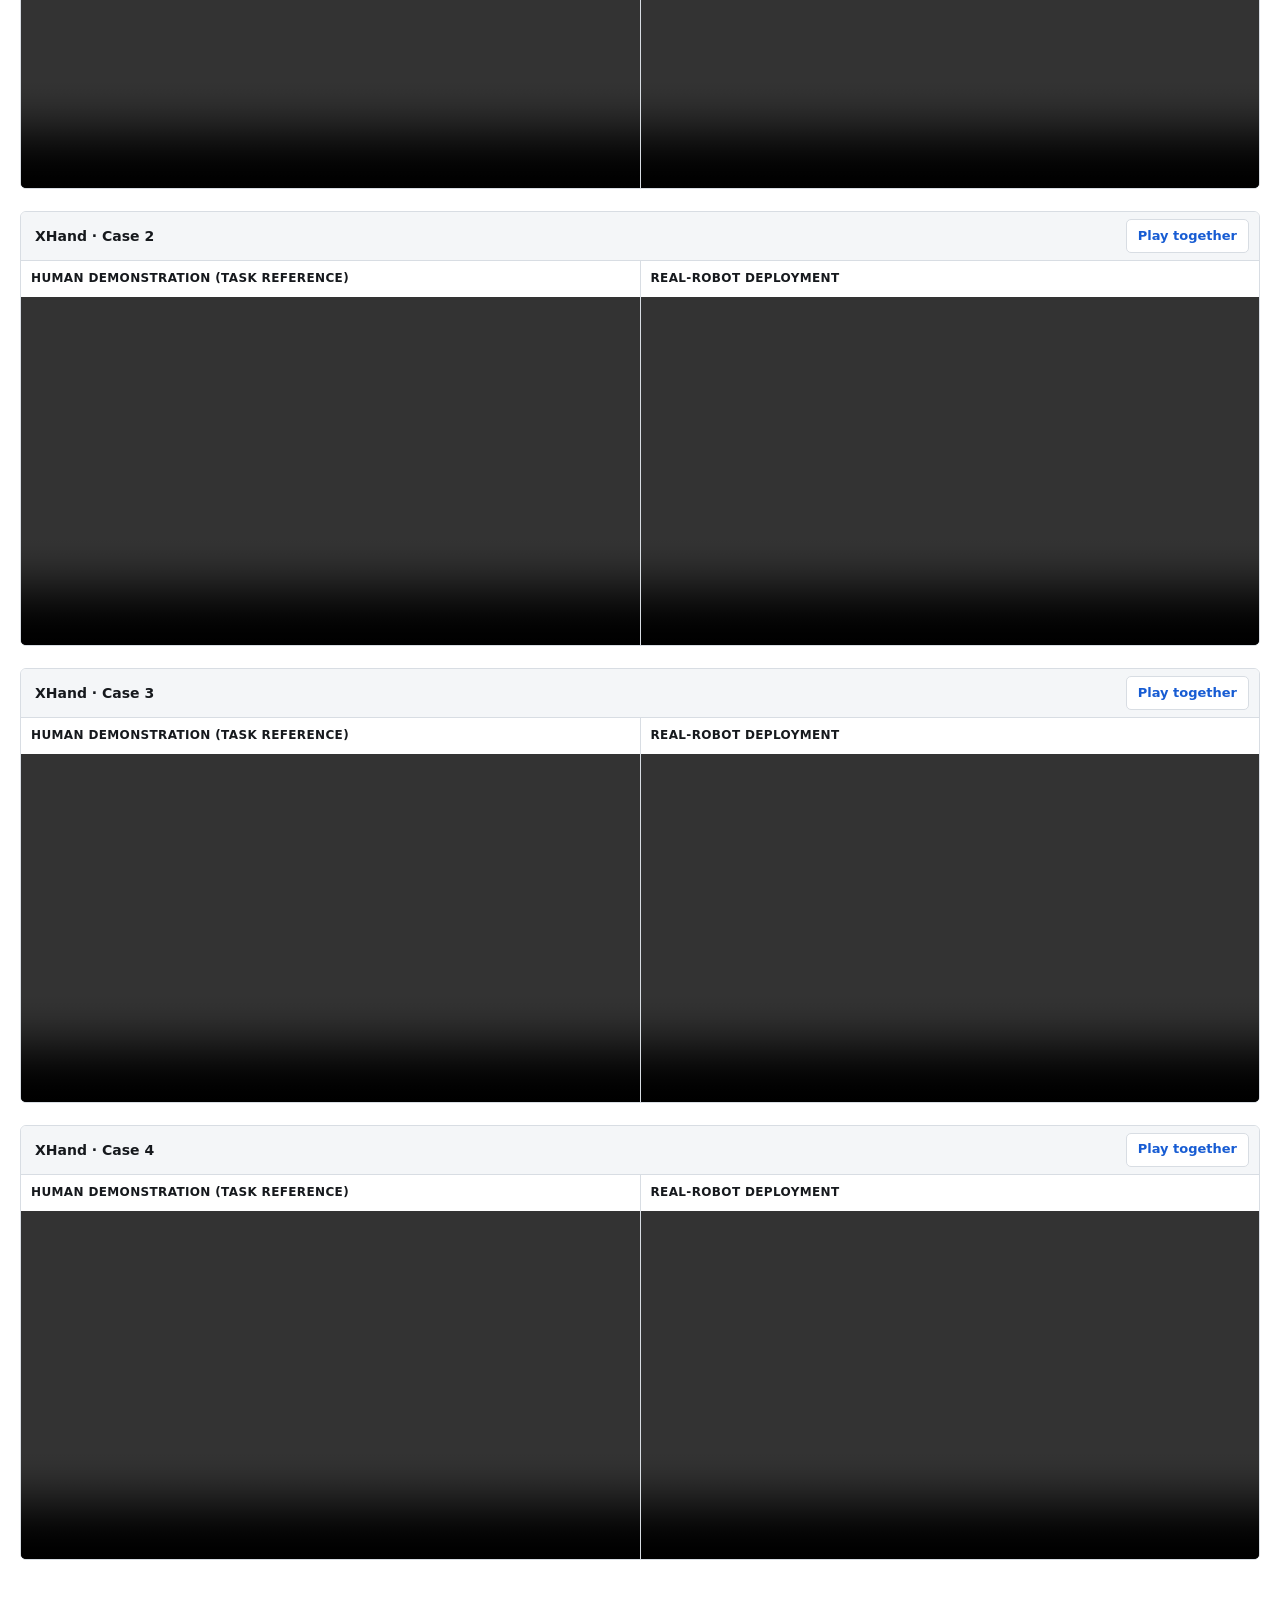
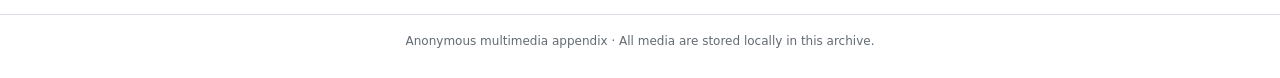
==== commit ddbf9816: "Sync RoboEdit title, author credits, affiliations and citation" ====
--- a/static/videos/original_multimedia_viewer.html
+++ b/static/videos/original_multimedia_viewer.html
@@ -3,7 +3,7 @@
 <head>
   <meta charset="utf-8">
   <meta name="viewport" content="width=device-width, initial-scale=1">
-  <title>RoboEdit: Turning Human Manipulation Videos into Scalable Robot Experience</title>
+  <title>RoboEdit: Turning Human Videos into Scalable Robot Training Data</title>
   <style>
     :root {
       color-scheme: light;
@@ -293,7 +293,7 @@
 <body>
   <header>
     <div class="header-inner">
-      <h1>RoboEdit: Turning Human Manipulation Videos into Scalable Robot Experience</h1>
+      <h1>RoboEdit: Turning Human Videos into Scalable Robot Training Data</h1>
       <p class="subtitle">Automatically curated paired videos, human-to-robot video editing, decoded robot states, and real-robot deployment results</p>
     </div>
   </header>
